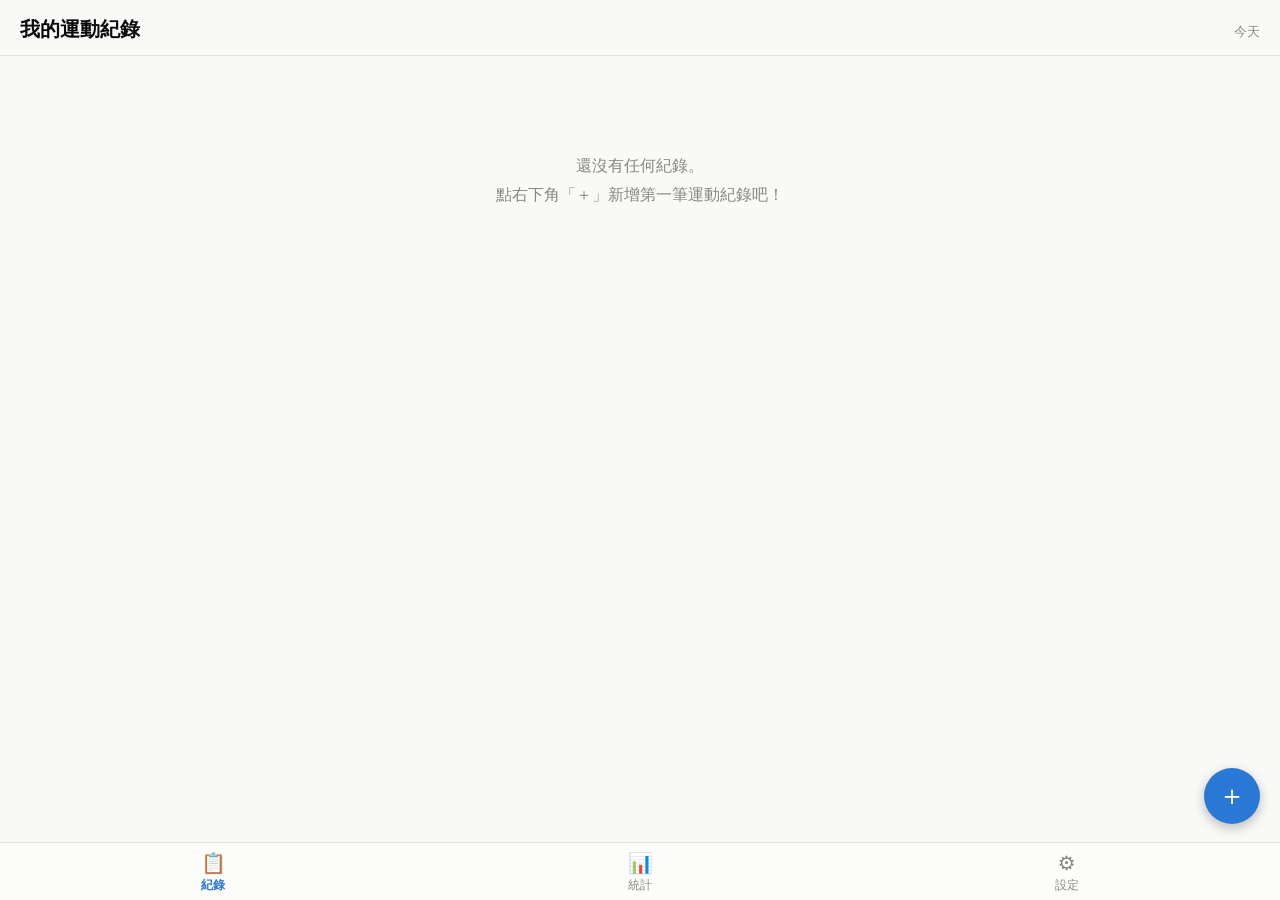
==== index.html @ 90876123 "新增個人運動紀錄 PWA 純前端運動紀錄 APP：紀錄新增/編輯/刪除、週統計與連續天數、 近 7 天與運動類型長條圖、JSON 匯出入、深色模式、離線快取。  Co-Authored-By: Cla" ====
<!DOCTYPE html>
<html lang="zh-Hant">
<head>
  <meta charset="UTF-8">
  <meta name="viewport" content="width=device-width, initial-scale=1.0, viewport-fit=cover">
  <meta name="theme-color" content="#2a78d6">
  <title>我的運動紀錄</title>
  <link rel="manifest" href="manifest.webmanifest">
  <link rel="icon" href="icon.svg" type="image/svg+xml">
  <link rel="apple-touch-icon" href="icon.svg">
  <link rel="stylesheet" href="style.css">
</head>
<body>
  <header class="app-header">
    <h1>我的運動紀錄</h1>
    <span id="today-label" class="today-label"></span>
  </header>

  <main>
    <!-- 紀錄頁 -->
    <section id="page-records" class="page active">
      <div id="record-list" class="record-list"></div>
      <p id="empty-hint" class="empty-hint hidden">
        還沒有任何紀錄。<br>點右下角「＋」新增第一筆運動紀錄吧！
      </p>
    </section>

    <!-- 統計頁 -->
    <section id="page-stats" class="page">
      <div class="stat-tiles">
        <div class="stat-tile">
          <span class="stat-label">本週次數</span>
          <span class="stat-value" id="stat-week-count">0</span>
          <span class="stat-unit">次</span>
        </div>
        <div class="stat-tile">
          <span class="stat-label">本週時間</span>
          <span class="stat-value" id="stat-week-minutes">0</span>
          <span class="stat-unit">分鐘</span>
        </div>
        <div class="stat-tile">
          <span class="stat-label">本週距離</span>
          <span class="stat-value" id="stat-week-distance">0</span>
          <span class="stat-unit">公里</span>
        </div>
        <div class="stat-tile">
          <span class="stat-label">連續天數</span>
          <span class="stat-value" id="stat-streak">0</span>
          <span class="stat-unit">天</span>
        </div>
      </div>

      <div class="chart-card viz-root">
        <h2>近 7 天運動時間<span class="chart-sub">分鐘</span></h2>
        <div id="chart-week" class="chart"></div>
      </div>

      <div class="chart-card viz-root">
        <h2>近 30 天運動類型<span class="chart-sub">分鐘</span></h2>
        <div id="chart-types" class="chart"></div>
      </div>
    </section>

    <!-- 設定頁 -->
    <section id="page-settings" class="page">
      <div class="settings-card">
        <h2>資料備份</h2>
        <p class="settings-desc">所有紀錄都只儲存在這台裝置上，建議定期匯出備份。</p>
        <div class="settings-actions">
          <button id="btn-export" class="btn btn-secondary">匯出 JSON</button>
          <button id="btn-import" class="btn btn-secondary">匯入 JSON</button>
          <input type="file" id="import-file" accept="application/json" hidden>
        </div>
      </div>
      <div class="settings-card">
        <h2>清除資料</h2>
        <p class="settings-desc">刪除所有運動紀錄，此動作無法復原。</p>
        <div class="settings-actions">
          <button id="btn-clear" class="btn btn-danger">全部清除</button>
        </div>
      </div>
      <p class="about">我的運動紀錄 · 資料儲存於本機瀏覽器 · 可離線使用</p>
    </section>
  </main>

  <!-- 新增按鈕 -->
  <button id="fab" class="fab" aria-label="新增紀錄">＋</button>

  <!-- 底部分頁列 -->
  <nav class="tab-bar">
    <button class="tab active" data-page="page-records">
      <span class="tab-icon">📋</span>紀錄
    </button>
    <button class="tab" data-page="page-stats">
      <span class="tab-icon">📊</span>統計
    </button>
    <button class="tab" data-page="page-settings">
      <span class="tab-icon">⚙️</span>設定
    </button>
  </nav>

  <!-- 新增／編輯表單 -->
  <div id="modal" class="modal hidden">
    <div class="modal-backdrop"></div>
    <form id="record-form" class="modal-sheet">
      <h2 id="form-title">新增紀錄</h2>

      <label class="field">
        <span>日期</span>
        <input type="date" name="date" required>
      </label>

      <label class="field">
        <span>運動類型</span>
        <select name="type" required></select>
      </label>

      <div class="field-row">
        <label class="field">
          <span>時間（分鐘）</span>
          <input type="number" name="minutes" min="1" max="1440" required placeholder="30">
        </label>
        <label class="field">
          <span>距離（公里）</span>
          <input type="number" name="distance" min="0" step="0.01" placeholder="選填">
        </label>
      </div>

      <div class="field-row">
        <label class="field">
          <span>卡路里（大卡）</span>
          <input type="number" name="calories" min="0" placeholder="選填">
        </label>
        <label class="field">
          <span>強度</span>
          <select name="intensity">
            <option value="輕鬆">輕鬆</option>
            <option value="適中" selected>適中</option>
            <option value="激烈">激烈</option>
          </select>
        </label>
      </div>

      <label class="field">
        <span>備註</span>
        <input type="text" name="note" maxlength="100" placeholder="今天感覺如何？（選填）">
      </label>

      <div class="modal-actions">
        <button type="button" id="btn-cancel" class="btn btn-secondary">取消</button>
        <button type="submit" class="btn btn-primary">儲存</button>
      </div>
    </form>
  </div>

  <div id="toast" class="toast hidden"></div>

  <script src="app.js"></script>
</body>
</html>
---- style.css ----
/* ===== 主題色票（淺／深色模式） ===== */
:root {
  color-scheme: light;
  --surface-1: #fcfcfb;      /* 卡片表面 */
  --page: #f9f9f7;           /* 頁面底色 */
  --text-primary: #0b0b0b;
  --text-secondary: #52514e;
  --text-muted: #898781;
  --gridline: #e1e0d9;
  --baseline: #c3c2b7;
  --border: rgba(11, 11, 11, 0.10);
  --series-1: #2a78d6;       /* 資料主色 */
  --danger: #d03b3b;
  --shadow: 0 1px 3px rgba(0, 0, 0, 0.08);
}
@media (prefers-color-scheme: dark) {
  :root {
    color-scheme: dark;
    --surface-1: #1a1a19;
    --page: #0d0d0d;
    --text-primary: #ffffff;
    --text-secondary: #c3c2b7;
    --text-muted: #898781;
    --gridline: #2c2c2a;
    --baseline: #383835;
    --border: rgba(255, 255, 255, 0.10);
    --series-1: #3987e5;
    --danger: #e66767;
    --shadow: 0 1px 3px rgba(0, 0, 0, 0.4);
  }
}

* { box-sizing: border-box; margin: 0; padding: 0; }

body {
  font-family: system-ui, -apple-system, "Segoe UI", "PingFang TC", "Microsoft JhengHei", sans-serif;
  background: var(--page);
  color: var(--text-primary);
  min-height: 100dvh;
  padding-bottom: calc(64px + env(safe-area-inset-bottom));
}

.app-header {
  position: sticky;
  top: 0;
  z-index: 10;
  display: flex;
  align-items: baseline;
  justify-content: space-between;
  padding: 16px 20px 12px;
  background: var(--page);
  border-bottom: 1px solid var(--border);
}
.app-header h1 { font-size: 20px; font-weight: 700; }
.today-label { font-size: 13px; color: var(--text-muted); }

main { padding: 16px; max-width: 640px; margin: 0 auto; }

.page { display: none; }
.page.active { display: block; }
.hidden { display: none !important; }

/* ===== 紀錄列表 ===== */
.date-group { margin-bottom: 20px; }
.date-heading {
  font-size: 13px;
  font-weight: 600;
  color: var(--text-muted);
  margin: 0 4px 8px;
}
.record-card {
  display: flex;
  align-items: center;
  gap: 12px;
  background: var(--surface-1);
  border: 1px solid var(--border);
  border-radius: 12px;
  padding: 12px 14px;
  margin-bottom: 8px;
  box-shadow: var(--shadow);
}
.record-emoji { font-size: 26px; line-height: 1; }
.record-main { flex: 1; min-width: 0; }
.record-type { font-weight: 600; font-size: 15px; }
.record-meta {
  font-size: 13px;
  color: var(--text-secondary);
  margin-top: 2px;
}
.record-note {
  font-size: 13px;
  color: var(--text-muted);
  margin-top: 2px;
  overflow: hidden;
  text-overflow: ellipsis;
  white-space: nowrap;
}
.record-actions { display: flex; gap: 4px; }
.icon-btn {
  border: none;
  background: none;
  font-size: 16px;
  padding: 8px;
  cursor: pointer;
  border-radius: 8px;
  color: var(--text-muted);
}
.icon-btn:hover { background: var(--gridline); }

.empty-hint {
  text-align: center;
  color: var(--text-muted);
  margin-top: 80px;
  line-height: 1.8;
}

/* ===== 統計 ===== */
.stat-tiles {
  display: grid;
  grid-template-columns: repeat(2, 1fr);
  gap: 10px;
  margin-bottom: 16px;
}
.stat-tile {
  background: var(--surface-1);
  border: 1px solid var(--border);
  border-radius: 12px;
  padding: 14px 16px;
  box-shadow: var(--shadow);
}
.stat-label { display: block; font-size: 13px; color: var(--text-secondary); }
.stat-value {
  font-size: 28px;
  font-weight: 700;
  margin-right: 4px;
}
.stat-unit { font-size: 13px; color: var(--text-muted); }

.chart-card {
  background: var(--surface-1);
  border: 1px solid var(--border);
  border-radius: 12px;
  padding: 16px;
  margin-bottom: 16px;
  box-shadow: var(--shadow);
}
.chart-card h2 { font-size: 15px; font-weight: 600; margin-bottom: 12px; }
.chart-sub { font-size: 12px; font-weight: 400; color: var(--text-muted); margin-left: 8px; }
.chart { position: relative; }
.chart svg { display: block; width: 100%; height: auto; }
.chart-empty {
  color: var(--text-muted);
  font-size: 13px;
  text-align: center;
  padding: 32px 0;
}

.chart-tooltip {
  position: absolute;
  pointer-events: none;
  background: var(--surface-1);
  border: 1px solid var(--border);
  border-radius: 8px;
  box-shadow: var(--shadow);
  padding: 6px 10px;
  font-size: 12px;
  color: var(--text-primary);
  white-space: nowrap;
  transform: translate(-50%, -100%);
  z-index: 5;
}
.chart-tooltip .tt-label { color: var(--text-secondary); margin-right: 6px; }

/* ===== 設定 ===== */
.settings-card {
  background: var(--surface-1);
  border: 1px solid var(--border);
  border-radius: 12px;
  padding: 16px;
  margin-bottom: 16px;
  box-shadow: var(--shadow);
}
.settings-card h2 { font-size: 15px; margin-bottom: 6px; }
.settings-desc { font-size: 13px; color: var(--text-secondary); margin-bottom: 12px; }
.settings-actions { display: flex; gap: 10px; }
.about {
  text-align: center;
  font-size: 12px;
  color: var(--text-muted);
  margin-top: 24px;
}

/* ===== 按鈕 ===== */
.btn {
  border: none;
  border-radius: 10px;
  padding: 10px 18px;
  font-size: 15px;
  font-weight: 600;
  cursor: pointer;
  font-family: inherit;
}
.btn-primary { background: var(--series-1); color: #fff; }
.btn-secondary {
  background: var(--page);
  color: var(--text-primary);
  border: 1px solid var(--border);
}
.btn-danger { background: var(--danger); color: #fff; }
.btn:active { opacity: 0.8; }

.fab {
  position: fixed;
  right: 20px;
  bottom: calc(76px + env(safe-area-inset-bottom));
  width: 56px;
  height: 56px;
  border-radius: 50%;
  border: none;
  background: var(--series-1);
  color: #fff;
  font-size: 28px;
  line-height: 1;
  cursor: pointer;
  box-shadow: 0 4px 12px rgba(0, 0, 0, 0.25);
  z-index: 20;
}

/* ===== 底部分頁列 ===== */
.tab-bar {
  position: fixed;
  bottom: 0;
  left: 0;
  right: 0;
  display: flex;
  background: var(--surface-1);
  border-top: 1px solid var(--border);
  padding-bottom: env(safe-area-inset-bottom);
  z-index: 15;
}
.tab {
  flex: 1;
  border: none;
  background: none;
  padding: 8px 0 6px;
  font-size: 12px;
  color: var(--text-muted);
  cursor: pointer;
  display: flex;
  flex-direction: column;
  align-items: center;
  gap: 2px;
  font-family: inherit;
}
.tab.active { color: var(--series-1); font-weight: 600; }
.tab-icon { font-size: 20px; }

/* ===== 表單彈窗 ===== */
.modal {
  position: fixed;
  inset: 0;
  z-index: 30;
  display: flex;
  align-items: flex-end;
  justify-content: center;
}
.modal-backdrop {
  position: absolute;
  inset: 0;
  background: rgba(0, 0, 0, 0.45);
}
.modal-sheet {
  position: relative;
  width: 100%;
  max-width: 640px;
  background: var(--page);
  border-radius: 16px 16px 0 0;
  padding: 20px 20px calc(20px + env(safe-area-inset-bottom));
  max-height: 88dvh;
  overflow-y: auto;
}
.modal-sheet h2 { font-size: 17px; margin-bottom: 16px; }

.field { display: block; margin-bottom: 14px; flex: 1; }
.field > span {
  display: block;
  font-size: 13px;
  color: var(--text-secondary);
  margin-bottom: 5px;
}
.field input,
.field select {
  width: 100%;
  padding: 10px 12px;
  font-size: 16px;
  border: 1px solid var(--border);
  border-radius: 10px;
  background: var(--surface-1);
  color: var(--text-primary);
  font-family: inherit;
}
.field input:focus,
.field select:focus {
  outline: 2px solid var(--series-1);
  outline-offset: -1px;
}
.field-row { display: flex; gap: 12px; }

.modal-actions {
  display: flex;
  gap: 10px;
  justify-content: flex-end;
  margin-top: 6px;
}

/* ===== 提示訊息 ===== */
.toast {
  position: fixed;
  left: 50%;
  bottom: calc(84px + env(safe-area-inset-bottom));
  transform: translateX(-50%);
  background: var(--text-primary);
  color: var(--page);
  padding: 10px 18px;
  border-radius: 999px;
  font-size: 14px;
  z-index: 40;
  box-shadow: var(--shadow);
}
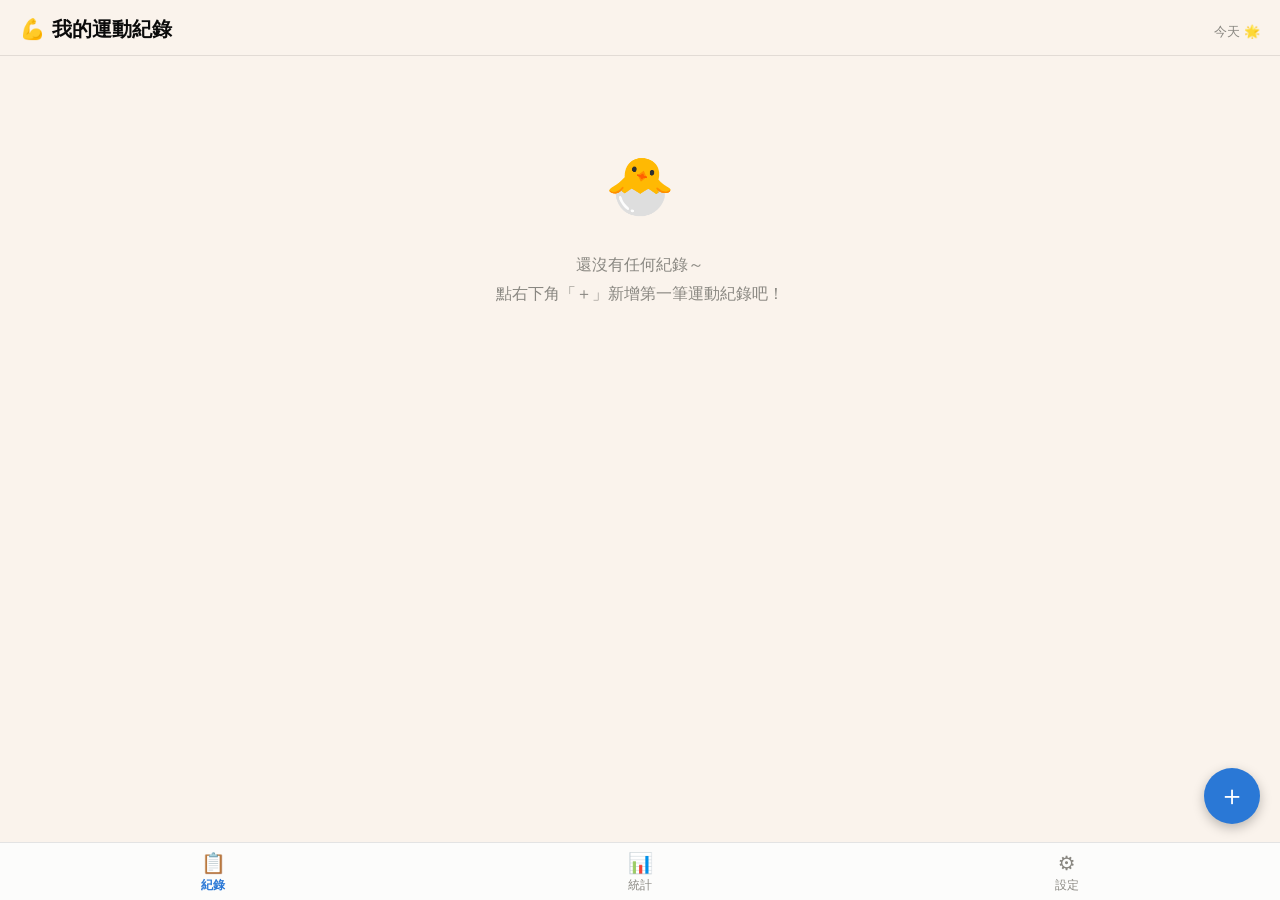
==== commit 391fb29a: "可愛化介面：加入更多 emoji 與圓潤暖色設計 標題、統計、圖表、表單、設定全面加上 emoji； 暖奶油色背景、圓形運動圖示底、藥丸按鈕、更大圓角； 新增隨機鼓勵語、強度表情、日期星星標記。  C" ====
--- a/index.html
+++ b/index.html
@@ -12,7 +12,7 @@
 </head>
 <body>
   <header class="app-header">
-    <h1>我的運動紀錄</h1>
+    <h1>💪 我的運動紀錄</h1>
     <span id="today-label" class="today-label"></span>
   </header>
 
@@ -21,7 +21,8 @@
     <section id="page-records" class="page active">
       <div id="record-list" class="record-list"></div>
       <p id="empty-hint" class="empty-hint hidden">
-        還沒有任何紀錄。<br>點右下角「＋」新增第一筆運動紀錄吧！
+        <span class="empty-emoji">🐣</span>
+        還沒有任何紀錄～<br>點右下角「＋」新增第一筆運動紀錄吧！
       </p>
     </section>
 
@@ -29,34 +30,34 @@
     <section id="page-stats" class="page">
       <div class="stat-tiles">
         <div class="stat-tile">
-          <span class="stat-label">本週次數</span>
+          <span class="stat-label">🏅 本週次數</span>
           <span class="stat-value" id="stat-week-count">0</span>
           <span class="stat-unit">次</span>
         </div>
         <div class="stat-tile">
-          <span class="stat-label">本週時間</span>
+          <span class="stat-label">⏱️ 本週時間</span>
           <span class="stat-value" id="stat-week-minutes">0</span>
           <span class="stat-unit">分鐘</span>
         </div>
         <div class="stat-tile">
-          <span class="stat-label">本週距離</span>
+          <span class="stat-label">🗺️ 本週距離</span>
           <span class="stat-value" id="stat-week-distance">0</span>
           <span class="stat-unit">公里</span>
         </div>
         <div class="stat-tile">
-          <span class="stat-label">連續天數</span>
+          <span class="stat-label">🔥 連續天數</span>
           <span class="stat-value" id="stat-streak">0</span>
           <span class="stat-unit">天</span>
         </div>
       </div>
 
       <div class="chart-card viz-root">
-        <h2>近 7 天運動時間<span class="chart-sub">分鐘</span></h2>
+        <h2>📈 近 7 天運動時間<span class="chart-sub">分鐘</span></h2>
         <div id="chart-week" class="chart"></div>
       </div>
 
       <div class="chart-card viz-root">
-        <h2>近 30 天運動類型<span class="chart-sub">分鐘</span></h2>
+        <h2>🏆 近 30 天運動類型<span class="chart-sub">分鐘</span></h2>
         <div id="chart-types" class="chart"></div>
       </div>
     </section>
@@ -64,22 +65,22 @@
     <!-- 設定頁 -->
     <section id="page-settings" class="page">
       <div class="settings-card">
-        <h2>資料備份</h2>
+        <h2>💾 資料備份</h2>
         <p class="settings-desc">所有紀錄都只儲存在這台裝置上，建議定期匯出備份。</p>
         <div class="settings-actions">
-          <button id="btn-export" class="btn btn-secondary">匯出 JSON</button>
-          <button id="btn-import" class="btn btn-secondary">匯入 JSON</button>
+          <button id="btn-export" class="btn btn-secondary">📤 匯出 JSON</button>
+          <button id="btn-import" class="btn btn-secondary">📥 匯入 JSON</button>
           <input type="file" id="import-file" accept="application/json" hidden>
         </div>
       </div>
       <div class="settings-card">
-        <h2>清除資料</h2>
+        <h2>🧹 清除資料</h2>
         <p class="settings-desc">刪除所有運動紀錄，此動作無法復原。</p>
         <div class="settings-actions">
-          <button id="btn-clear" class="btn btn-danger">全部清除</button>
+          <button id="btn-clear" class="btn btn-danger">🗑️ 全部清除</button>
         </div>
       </div>
-      <p class="about">我的運動紀錄 · 資料儲存於本機瀏覽器 · 可離線使用</p>
+      <p class="about">💪 我的運動紀錄 · 資料儲存於本機瀏覽器 · 可離線使用 ✨</p>
     </section>
   </main>
 
@@ -106,43 +107,43 @@
       <h2 id="form-title">新增紀錄</h2>
 
       <label class="field">
-        <span>日期</span>
+        <span>📅 日期</span>
         <input type="date" name="date" required>
       </label>
 
       <label class="field">
-        <span>運動類型</span>
+        <span>🏃 運動類型</span>
         <select name="type" required></select>
       </label>
 
       <div class="field-row">
         <label class="field">
-          <span>時間（分鐘）</span>
+          <span>⏱️ 時間（分鐘）</span>
           <input type="number" name="minutes" min="1" max="1440" required placeholder="30">
         </label>
         <label class="field">
-          <span>距離（公里）</span>
+          <span>🗺️ 距離（公里）</span>
           <input type="number" name="distance" min="0" step="0.01" placeholder="選填">
         </label>
       </div>
 
       <div class="field-row">
         <label class="field">
-          <span>卡路里（大卡）</span>
+          <span>🔥 卡路里（大卡）</span>
           <input type="number" name="calories" min="0" placeholder="選填">
         </label>
         <label class="field">
-          <span>強度</span>
+          <span>⚡ 強度</span>
           <select name="intensity">
-            <option value="輕鬆">輕鬆</option>
-            <option value="適中" selected>適中</option>
-            <option value="激烈">激烈</option>
+            <option value="輕鬆">😌 輕鬆</option>
+            <option value="適中" selected>🙂 適中</option>
+            <option value="激烈">🥵 激烈</option>
           </select>
         </label>
       </div>
 
       <label class="field">
-        <span>備註</span>
+        <span>📝 備註</span>
         <input type="text" name="note" maxlength="100" placeholder="今天感覺如何？（選填）">
       </label>
 
--- a/style.css
+++ b/style.css
@@ -2,7 +2,8 @@
 :root {
   color-scheme: light;
   --surface-1: #fcfcfb;      /* 卡片表面 */
-  --page: #f9f9f7;           /* 頁面底色 */
+  --page: #faf3ec;           /* 頁面底色（暖奶油色） */
+  --emoji-bg: #fdeede;       /* 運動 emoji 的圓形底色 */
   --text-primary: #0b0b0b;
   --text-secondary: #52514e;
   --text-muted: #898781;
@@ -17,7 +18,8 @@
   :root {
     color-scheme: dark;
     --surface-1: #1a1a19;
-    --page: #0d0d0d;
+    --page: #121010;
+    --emoji-bg: #2a2420;
     --text-primary: #ffffff;
     --text-secondary: #c3c2b7;
     --text-muted: #898781;
@@ -33,7 +35,7 @@
 * { box-sizing: border-box; margin: 0; padding: 0; }
 
 body {
-  font-family: system-ui, -apple-system, "Segoe UI", "PingFang TC", "Microsoft JhengHei", sans-serif;
+  font-family: ui-rounded, system-ui, -apple-system, "Segoe UI", "PingFang TC", "Microsoft JhengHei", sans-serif;
   background: var(--page);
   color: var(--text-primary);
   min-height: 100dvh;
@@ -51,7 +53,7 @@
   background: var(--page);
   border-bottom: 1px solid var(--border);
 }
-.app-header h1 { font-size: 20px; font-weight: 700; }
+.app-header h1 { font-size: 20px; font-weight: 800; }
 .today-label { font-size: 13px; color: var(--text-muted); }
 
 main { padding: 16px; max-width: 640px; margin: 0 auto; }
@@ -74,12 +76,23 @@
   gap: 12px;
   background: var(--surface-1);
   border: 1px solid var(--border);
-  border-radius: 12px;
+  border-radius: 18px;
   padding: 12px 14px;
-  margin-bottom: 8px;
-  box-shadow: var(--shadow);
-}
-.record-emoji { font-size: 26px; line-height: 1; }
+  margin-bottom: 10px;
+  box-shadow: var(--shadow);
+}
+.record-emoji {
+  font-size: 24px;
+  line-height: 1;
+  width: 46px;
+  height: 46px;
+  flex-shrink: 0;
+  display: flex;
+  align-items: center;
+  justify-content: center;
+  background: var(--emoji-bg);
+  border-radius: 50%;
+}
 .record-main { flex: 1; min-width: 0; }
 .record-type { font-weight: 600; font-size: 15px; }
 .record-meta {
@@ -110,8 +123,13 @@
 .empty-hint {
   text-align: center;
   color: var(--text-muted);
-  margin-top: 80px;
+  margin-top: 64px;
   line-height: 1.8;
+}
+.empty-emoji {
+  display: block;
+  font-size: 56px;
+  margin-bottom: 14px;
 }
 
 /* ===== 統計 ===== */
@@ -124,7 +142,7 @@
 .stat-tile {
   background: var(--surface-1);
   border: 1px solid var(--border);
-  border-radius: 12px;
+  border-radius: 18px;
   padding: 14px 16px;
   box-shadow: var(--shadow);
 }
@@ -139,7 +157,7 @@
 .chart-card {
   background: var(--surface-1);
   border: 1px solid var(--border);
-  border-radius: 12px;
+  border-radius: 18px;
   padding: 16px;
   margin-bottom: 16px;
   box-shadow: var(--shadow);
@@ -175,7 +193,7 @@
 .settings-card {
   background: var(--surface-1);
   border: 1px solid var(--border);
-  border-radius: 12px;
+  border-radius: 18px;
   padding: 16px;
   margin-bottom: 16px;
   box-shadow: var(--shadow);
@@ -193,8 +211,8 @@
 /* ===== 按鈕 ===== */
 .btn {
   border: none;
-  border-radius: 10px;
-  padding: 10px 18px;
+  border-radius: 999px;
+  padding: 10px 20px;
   font-size: 15px;
   font-weight: 600;
   cursor: pointer;
@@ -274,7 +292,7 @@
   width: 100%;
   max-width: 640px;
   background: var(--page);
-  border-radius: 16px 16px 0 0;
+  border-radius: 24px 24px 0 0;
   padding: 20px 20px calc(20px + env(safe-area-inset-bottom));
   max-height: 88dvh;
   overflow-y: auto;
@@ -291,10 +309,10 @@
 .field input,
 .field select {
   width: 100%;
-  padding: 10px 12px;
+  padding: 10px 14px;
   font-size: 16px;
   border: 1px solid var(--border);
-  border-radius: 10px;
+  border-radius: 14px;
   background: var(--surface-1);
   color: var(--text-primary);
   font-family: inherit;
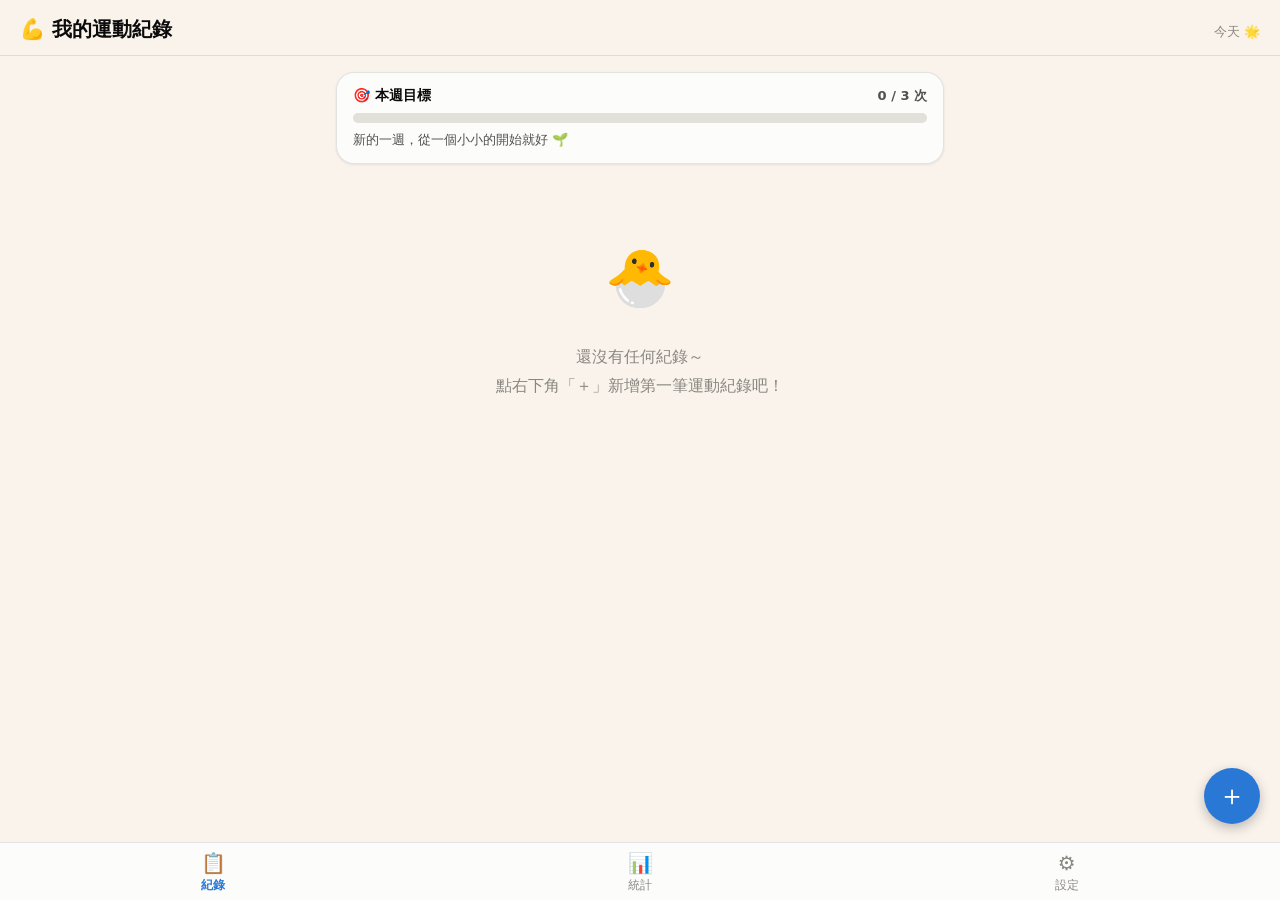
==== commit 01108499: "新增習慣養成功能：每週目標、打卡月曆、成就徽章、打氣語 紀錄頁頂部新增每週目標進度條（可於設定頁調整目標次數）， 達標時進度條轉綠並顯示慶祝訊息；統計頁新增可翻頁的打卡 月曆與八款成就徽章（連續天數／" ====
--- a/index.html
+++ b/index.html
@@ -19,6 +19,14 @@
   <main>
     <!-- 紀錄頁 -->
     <section id="page-records" class="page active">
+      <div class="goal-card">
+        <div class="goal-info">
+          <span class="goal-title">🎯 本週目標</span>
+          <span id="goal-progress-text" class="goal-progress-text">0 / 3 次</span>
+        </div>
+        <div class="goal-bar"><div id="goal-bar-fill" class="goal-bar-fill"></div></div>
+        <p id="cheer-line" class="cheer-line"></p>
+      </div>
       <div id="record-list" class="record-list"></div>
       <p id="empty-hint" class="empty-hint hidden">
         <span class="empty-emoji">🐣</span>
@@ -51,6 +59,22 @@
         </div>
       </div>
 
+      <div class="chart-card">
+        <div class="cal-head">
+          <h2 id="cal-title">📅 打卡月曆</h2>
+          <div class="cal-nav">
+            <button id="cal-prev" class="cal-btn" aria-label="上個月">‹</button>
+            <button id="cal-next" class="cal-btn" aria-label="下個月">›</button>
+          </div>
+        </div>
+        <div id="calendar" class="calendar"></div>
+      </div>
+
+      <div class="chart-card">
+        <h2>🎖️ 成就徽章</h2>
+        <div id="badges" class="badges"></div>
+      </div>
+
       <div class="chart-card viz-root">
         <h2>📈 近 7 天運動時間<span class="chart-sub">分鐘</span></h2>
         <div id="chart-week" class="chart"></div>
@@ -64,6 +88,14 @@
 
     <!-- 設定頁 -->
     <section id="page-settings" class="page">
+      <div class="settings-card">
+        <h2>🎯 每週目標</h2>
+        <p class="settings-desc">每週想運動幾次？設一個做得到的小目標，慢慢養成習慣。</p>
+        <div class="settings-actions">
+          <input id="goal-input" class="goal-input" type="number" min="1" max="14" value="3">
+          <button id="btn-save-goal" class="btn btn-primary">儲存目標</button>
+        </div>
+      </div>
       <div class="settings-card">
         <h2>💾 資料備份</h2>
         <p class="settings-desc">所有紀錄都只儲存在這台裝置上，建議定期匯出備份。</p>
@@ -111,10 +143,10 @@
         <input type="date" name="date" required>
       </label>
 
-      <label class="field">
-        <span>🏃 運動類型</span>
-        <select name="type" required></select>
-      </label>
+      <div class="field">
+        <span>🏃 運動類型（可複選）</span>
+        <div id="type-picker" class="type-picker"></div>
+      </div>
 
       <div class="field-row">
         <label class="field">
--- a/style.css
+++ b/style.css
@@ -62,6 +62,127 @@
 .page.active { display: block; }
 .hidden { display: none !important; }
 
+/* ===== 每週目標卡 ===== */
+.goal-card {
+  background: var(--surface-1);
+  border: 1px solid var(--border);
+  border-radius: 18px;
+  padding: 14px 16px;
+  margin-bottom: 18px;
+  box-shadow: var(--shadow);
+}
+.goal-info {
+  display: flex;
+  justify-content: space-between;
+  align-items: baseline;
+  margin-bottom: 8px;
+}
+.goal-title { font-size: 14px; font-weight: 700; }
+.goal-progress-text { font-size: 13px; color: var(--text-secondary); font-weight: 600; }
+.goal-bar {
+  height: 10px;
+  border-radius: 999px;
+  background: var(--gridline);
+  overflow: hidden;
+}
+.goal-bar-fill {
+  height: 100%;
+  width: 0;
+  border-radius: 999px;
+  background: var(--series-1);
+  transition: width 0.4s ease;
+}
+.goal-bar-fill.done { background: #0ca30c; }
+.cheer-line {
+  margin-top: 8px;
+  font-size: 13px;
+  color: var(--text-secondary);
+}
+
+/* ===== 打卡月曆 ===== */
+.cal-head {
+  display: flex;
+  justify-content: space-between;
+  align-items: center;
+  margin-bottom: 10px;
+}
+.cal-head h2 { margin-bottom: 0; }
+.cal-nav { display: flex; gap: 6px; }
+.cal-btn {
+  width: 30px;
+  height: 30px;
+  border-radius: 50%;
+  border: 1px solid var(--border);
+  background: var(--page);
+  color: var(--text-primary);
+  font-size: 16px;
+  line-height: 1;
+  cursor: pointer;
+}
+.calendar {
+  display: grid;
+  grid-template-columns: repeat(7, 1fr);
+  gap: 4px;
+}
+.cal-weekday {
+  text-align: center;
+  font-size: 11px;
+  color: var(--text-muted);
+  padding: 2px 0;
+}
+.cal-day {
+  aspect-ratio: 1;
+  display: flex;
+  align-items: center;
+  justify-content: center;
+  font-size: 13px;
+  border-radius: 50%;
+  color: var(--text-secondary);
+}
+.cal-day.workout {
+  background: var(--series-1);
+  color: #fff;
+  font-weight: 700;
+}
+.cal-day.today {
+  outline: 2px solid var(--series-1);
+  outline-offset: 1px;
+  font-weight: 700;
+}
+.cal-day.future { opacity: 0.35; }
+
+/* ===== 成就徽章 ===== */
+.badges {
+  display: grid;
+  grid-template-columns: repeat(4, 1fr);
+  gap: 10px;
+}
+.badge {
+  display: flex;
+  flex-direction: column;
+  align-items: center;
+  gap: 4px;
+  padding: 10px 4px;
+  border: 1px solid var(--border);
+  border-radius: 14px;
+  background: var(--page);
+}
+.badge-emoji { font-size: 26px; }
+.badge-name { font-size: 11px; color: var(--text-secondary); text-align: center; }
+.badge.locked { opacity: 0.45; }
+
+.goal-input {
+  width: 90px;
+  padding: 10px 12px;
+  font-size: 16px;
+  border: 1px solid var(--border);
+  border-radius: 14px;
+  background: var(--surface-1);
+  color: var(--text-primary);
+  font-family: inherit;
+  text-align: center;
+}
+
 /* ===== 紀錄列表 ===== */
 .date-group { margin-bottom: 20px; }
 .date-heading {
@@ -324,6 +445,37 @@
 }
 .field-row { display: flex; gap: 12px; }
 
+/* 運動類型複選 chips */
+.type-picker {
+  display: flex;
+  flex-wrap: wrap;
+  gap: 8px;
+}
+.type-chip {
+  display: inline-flex;
+  align-items: center;
+  gap: 6px;
+  padding: 7px 12px;
+  border: 1px solid var(--border);
+  border-radius: 999px;
+  background: var(--surface-1);
+  font-size: 14px;
+  cursor: pointer;
+  user-select: none;
+}
+.type-chip input {
+  width: 16px;
+  height: 16px;
+  margin: 0;
+  accent-color: var(--series-1);
+  cursor: pointer;
+}
+.type-chip:has(input:checked) {
+  border-color: var(--series-1);
+  background: color-mix(in srgb, var(--series-1) 12%, var(--surface-1));
+  font-weight: 600;
+}
+
 .modal-actions {
   display: flex;
   gap: 10px;
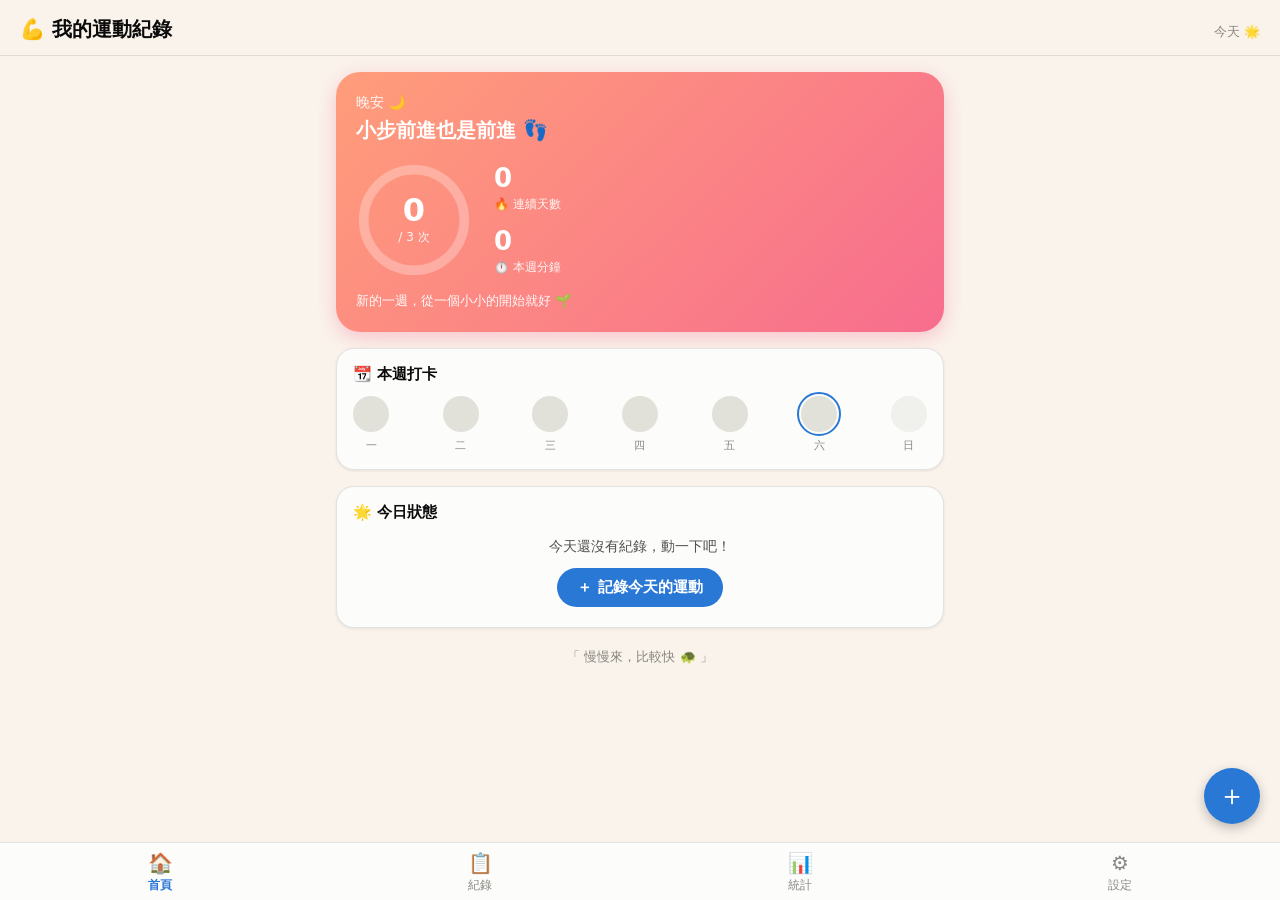
==== commit a4e961ee: "全新首頁儀表板與視覺升級 新增首頁分頁：漸層主視覺卡（時段問候、每日金句、圓形目標 進度環、連續天數與本週分鐘）、本週打卡點點、今日狀態卡與 每日語錄；紀錄改為獨立分頁；達標時進度環轉金色。  Co-" ====
--- a/index.html
+++ b/index.html
@@ -17,16 +17,51 @@
   </header>
 
   <main>
+    <!-- 首頁 -->
+    <section id="page-home" class="page active">
+      <div class="hero">
+        <p id="hero-greet" class="hero-greet">早安 ☀️</p>
+        <h2 id="hero-slogan" class="hero-slogan">今天也為自己動起來</h2>
+        <div class="hero-main">
+          <div class="ring-wrap">
+            <svg viewBox="0 0 120 120" class="ring">
+              <circle class="ring-track" cx="60" cy="60" r="52"></circle>
+              <circle id="ring-fill" class="ring-fill" cx="60" cy="60" r="52"></circle>
+            </svg>
+            <div class="ring-center">
+              <span id="ring-count" class="ring-count">0</span>
+              <span id="ring-goal" class="ring-goal">/ 3 次</span>
+            </div>
+          </div>
+          <div class="hero-stats">
+            <div class="hero-stat">
+              <b id="home-streak">0</b>
+              <span>🔥 連續天數</span>
+            </div>
+            <div class="hero-stat">
+              <b id="home-week-min">0</b>
+              <span>⏱️ 本週分鐘</span>
+            </div>
+          </div>
+        </div>
+        <p id="cheer-line" class="cheer-line"></p>
+      </div>
+
+      <div class="home-card">
+        <h3 class="home-card-title">📆 本週打卡</h3>
+        <div id="week-strip" class="week-strip"></div>
+      </div>
+
+      <div class="home-card">
+        <h3 class="home-card-title">🌟 今日狀態</h3>
+        <div id="today-summary" class="today-summary"></div>
+      </div>
+
+      <p class="quote-card"><span id="daily-quote"></span></p>
+    </section>
+
     <!-- 紀錄頁 -->
-    <section id="page-records" class="page active">
-      <div class="goal-card">
-        <div class="goal-info">
-          <span class="goal-title">🎯 本週目標</span>
-          <span id="goal-progress-text" class="goal-progress-text">0 / 3 次</span>
-        </div>
-        <div class="goal-bar"><div id="goal-bar-fill" class="goal-bar-fill"></div></div>
-        <p id="cheer-line" class="cheer-line"></p>
-      </div>
+    <section id="page-records" class="page">
       <div id="record-list" class="record-list"></div>
       <p id="empty-hint" class="empty-hint hidden">
         <span class="empty-emoji">🐣</span>
@@ -121,7 +156,10 @@
 
   <!-- 底部分頁列 -->
   <nav class="tab-bar">
-    <button class="tab active" data-page="page-records">
+    <button class="tab active" data-page="page-home">
+      <span class="tab-icon">🏠</span>首頁
+    </button>
+    <button class="tab" data-page="page-records">
       <span class="tab-icon">📋</span>紀錄
     </button>
     <button class="tab" data-page="page-stats">
--- a/style.css
+++ b/style.css
@@ -62,42 +62,142 @@
 .page.active { display: block; }
 .hidden { display: none !important; }
 
-/* ===== 每週目標卡 ===== */
-.goal-card {
+/* ===== 首頁主視覺 ===== */
+.hero {
+  background: linear-gradient(135deg, #ff9d7a 0%, #f76d8e 100%);
+  color: #fff;
+  border-radius: 24px;
+  padding: 22px 20px;
+  margin-bottom: 16px;
+  box-shadow: 0 6px 20px rgba(247, 109, 142, 0.35);
+}
+@media (prefers-color-scheme: dark) {
+  .hero {
+    background: linear-gradient(135deg, #c05a3c 0%, #a03a5c 100%);
+    box-shadow: 0 6px 20px rgba(0, 0, 0, 0.45);
+  }
+}
+.hero-greet { font-size: 14px; opacity: 0.92; }
+.hero-slogan {
+  font-size: 20px;
+  font-weight: 800;
+  margin: 4px 0 18px;
+  line-height: 1.4;
+}
+.hero-main {
+  display: flex;
+  align-items: center;
+  gap: 22px;
+}
+.ring-wrap {
+  position: relative;
+  width: 116px;
+  height: 116px;
+  flex-shrink: 0;
+}
+.ring { width: 116px; height: 116px; }
+.ring circle {
+  fill: none;
+  stroke-width: 10;
+}
+.ring-track { stroke: rgba(255, 255, 255, 0.28); }
+.ring-fill {
+  stroke: #fff;
+  stroke-linecap: round;
+  transform: rotate(-90deg);
+  transform-origin: center;
+  transition: stroke-dashoffset 0.6s ease;
+}
+.ring-fill.done { stroke: #ffe98a; }
+.ring-center {
+  position: absolute;
+  inset: 0;
+  display: flex;
+  flex-direction: column;
+  align-items: center;
+  justify-content: center;
+}
+.ring-count { font-size: 32px; font-weight: 800; line-height: 1; }
+.ring-goal { font-size: 12px; opacity: 0.9; margin-top: 3px; }
+.hero-stats {
+  display: flex;
+  flex-direction: column;
+  gap: 14px;
+}
+.hero-stat b {
+  display: block;
+  font-size: 26px;
+  font-weight: 800;
+  line-height: 1.1;
+}
+.hero-stat span { font-size: 12px; opacity: 0.92; }
+.cheer-line {
+  margin-top: 14px;
+  font-size: 13px;
+}
+.hero .cheer-line { color: rgba(255, 255, 255, 0.95); }
+
+/* ===== 首頁卡片 ===== */
+.home-card {
   background: var(--surface-1);
   border: 1px solid var(--border);
   border-radius: 18px;
-  padding: 14px 16px;
-  margin-bottom: 18px;
-  box-shadow: var(--shadow);
-}
-.goal-info {
+  padding: 16px;
+  margin-bottom: 16px;
+  box-shadow: var(--shadow);
+}
+.home-card-title { font-size: 15px; font-weight: 600; margin-bottom: 12px; }
+
+.week-strip {
   display: flex;
   justify-content: space-between;
-  align-items: baseline;
-  margin-bottom: 8px;
-}
-.goal-title { font-size: 14px; font-weight: 700; }
-.goal-progress-text { font-size: 13px; color: var(--text-secondary); font-weight: 600; }
-.goal-bar {
-  height: 10px;
-  border-radius: 999px;
+}
+.strip-day {
+  display: flex;
+  flex-direction: column;
+  align-items: center;
+  gap: 6px;
+}
+.strip-day > span { font-size: 11px; color: var(--text-muted); }
+.strip-dot {
+  width: 36px;
+  height: 36px;
+  border-radius: 50%;
   background: var(--gridline);
-  overflow: hidden;
-}
-.goal-bar-fill {
-  height: 100%;
-  width: 0;
-  border-radius: 999px;
+  display: flex;
+  align-items: center;
+  justify-content: center;
+  font-size: 15px;
+  font-weight: 700;
+  color: transparent;
+}
+.strip-dot.done {
   background: var(--series-1);
-  transition: width 0.4s ease;
-}
-.goal-bar-fill.done { background: #0ca30c; }
-.cheer-line {
-  margin-top: 8px;
-  font-size: 13px;
+  color: #fff;
+}
+.strip-dot.today {
+  outline: 2px solid var(--series-1);
+  outline-offset: 2px;
+}
+.strip-dot.future { opacity: 0.45; }
+
+.today-summary { text-align: center; padding: 4px 0; }
+.today-empty {
+  font-size: 14px;
   color: var(--text-secondary);
-}
+  margin-bottom: 12px;
+}
+.today-emojis { font-size: 28px; margin-bottom: 6px; }
+.today-done { font-size: 14px; color: var(--text-secondary); }
+
+.quote-card {
+  text-align: center;
+  font-size: 13px;
+  color: var(--text-muted);
+  padding: 4px 0 12px;
+}
+.quote-card::before { content: '「 '; }
+.quote-card::after { content: ' 」'; }
 
 /* ===== 打卡月曆 ===== */
 .cal-head {
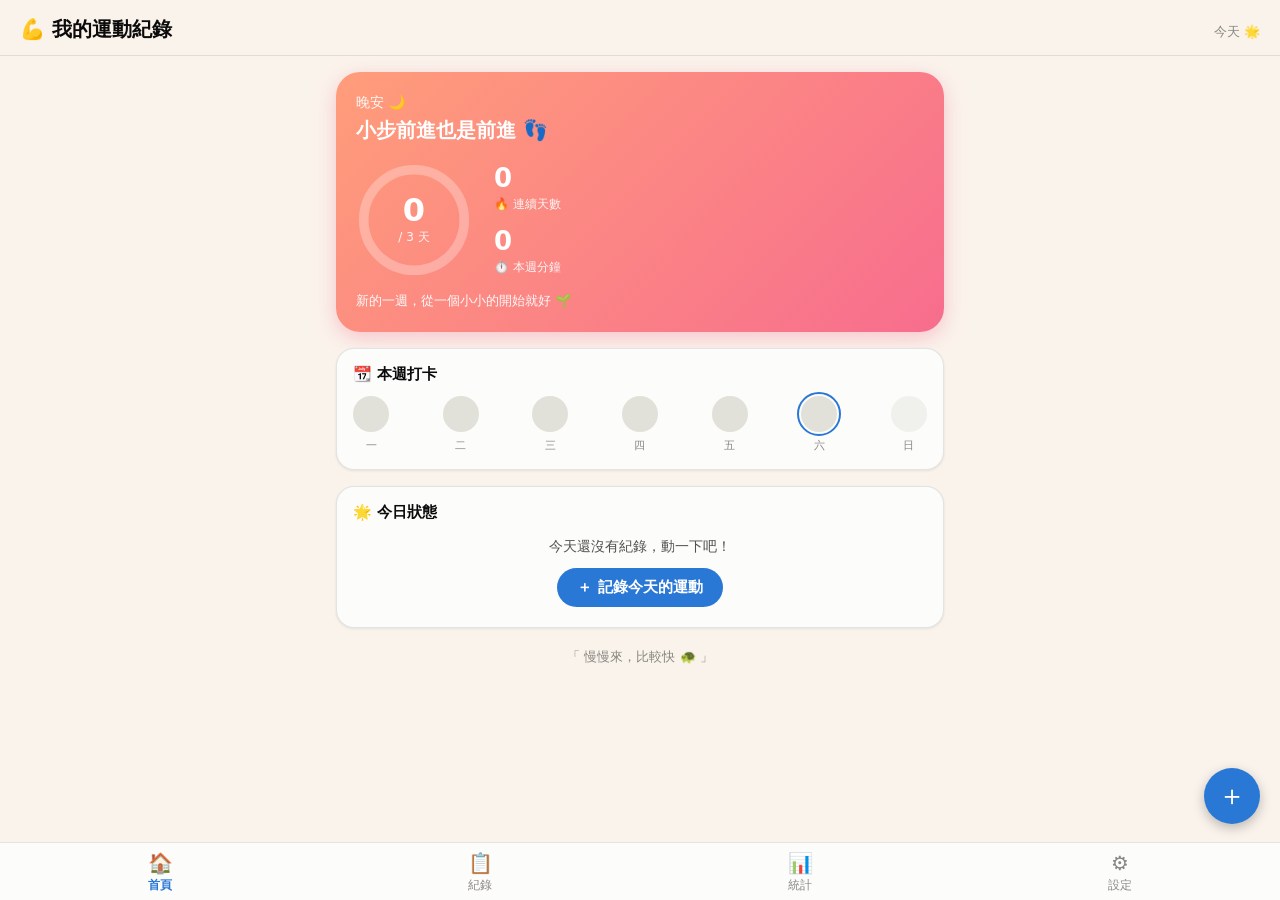
==== commit cb6f4a06: "次數改以天計算：同一天多筆紀錄只算一次 每週目標、本週統計與累積徽章改為計算「運動天數」， 同一天記錄多筆運動不再重複累計；目標範圍調整為 1～7 天， 相關文案由「次」改為「天」。  Co-Auth" ====
--- a/index.html
+++ b/index.html
@@ -30,7 +30,7 @@
             </svg>
             <div class="ring-center">
               <span id="ring-count" class="ring-count">0</span>
-              <span id="ring-goal" class="ring-goal">/ 3 次</span>
+              <span id="ring-goal" class="ring-goal">/ 3 天</span>
             </div>
           </div>
           <div class="hero-stats">
@@ -73,9 +73,9 @@
     <section id="page-stats" class="page">
       <div class="stat-tiles">
         <div class="stat-tile">
-          <span class="stat-label">🏅 本週次數</span>
+          <span class="stat-label">🏅 本週運動</span>
           <span class="stat-value" id="stat-week-count">0</span>
-          <span class="stat-unit">次</span>
+          <span class="stat-unit">天</span>
         </div>
         <div class="stat-tile">
           <span class="stat-label">⏱️ 本週時間</span>
@@ -125,9 +125,9 @@
     <section id="page-settings" class="page">
       <div class="settings-card">
         <h2>🎯 每週目標</h2>
-        <p class="settings-desc">每週想運動幾次？設一個做得到的小目標，慢慢養成習慣。</p>
+        <p class="settings-desc">每週想運動幾天？同一天記錄多筆也只算 1 天。設一個做得到的小目標，慢慢養成習慣。</p>
         <div class="settings-actions">
-          <input id="goal-input" class="goal-input" type="number" min="1" max="14" value="3">
+          <input id="goal-input" class="goal-input" type="number" min="1" max="7" value="3">
           <button id="btn-save-goal" class="btn btn-primary">儲存目標</button>
         </div>
       </div>
--- a/style.css
+++ b/style.css
@@ -175,6 +175,11 @@
   background: var(--series-1);
   color: #fff;
 }
+.strip-dot.recover {
+  color: inherit;
+  font-size: 17px;
+  background: color-mix(in srgb, #9085e9 18%, var(--surface-1));
+}
 .strip-dot.today {
   outline: 2px solid var(--series-1);
   outline-offset: 2px;
@@ -189,6 +194,7 @@
 }
 .today-emojis { font-size: 28px; margin-bottom: 6px; }
 .today-done { font-size: 14px; color: var(--text-secondary); }
+.today-recover { margin-top: 4px; font-size: 13px; color: var(--text-muted); }
 
 .quote-card {
   text-align: center;
@@ -244,6 +250,11 @@
   color: #fff;
   font-weight: 700;
 }
+.cal-day.recover {
+  background: color-mix(in srgb, #9085e9 22%, var(--surface-1));
+  color: var(--text-secondary);
+  font-weight: 600;
+}
 .cal-day.today {
   outline: 2px solid var(--series-1);
   outline-offset: 1px;
@@ -286,11 +297,17 @@
 /* ===== 紀錄列表 ===== */
 .date-group { margin-bottom: 20px; }
 .date-heading {
+  display: flex;
+  justify-content: space-between;
+  align-items: baseline;
+  margin: 0 4px 8px;
+}
+.date-heading h3 {
   font-size: 13px;
   font-weight: 600;
   color: var(--text-muted);
-  margin: 0 4px 8px;
-}
+}
+.date-heading span { font-size: 12px; color: var(--text-muted); }
 .record-card {
   display: flex;
   align-items: center;
@@ -317,9 +334,36 @@
 .record-main { flex: 1; min-width: 0; }
 .record-type { font-weight: 600; font-size: 15px; }
 .record-meta {
-  font-size: 13px;
+  display: flex;
+  flex-wrap: wrap;
+  gap: 5px;
+  margin-top: 6px;
+}
+.meta-pill {
+  font-size: 12px;
   color: var(--text-secondary);
-  margin-top: 2px;
+  background: var(--page);
+  border: 1px solid var(--border);
+  border-radius: 999px;
+  padding: 2px 9px;
+  white-space: nowrap;
+}
+.tag-recover {
+  display: inline-block;
+  margin-left: 8px;
+  font-size: 11px;
+  font-weight: 600;
+  color: #6a5acd;
+  background: color-mix(in srgb, #9085e9 18%, var(--surface-1));
+  border-radius: 999px;
+  padding: 2px 8px;
+  vertical-align: 1px;
+}
+@media (prefers-color-scheme: dark) {
+  .tag-recover { color: #b3aaf5; }
+}
+.record-card.recover .record-emoji {
+  background: color-mix(in srgb, #9085e9 16%, var(--surface-1));
 }
 .record-note {
   font-size: 13px;
@@ -546,7 +590,13 @@
 .field-row { display: flex; gap: 12px; }
 
 /* 運動類型複選 chips */
-.type-picker {
+.type-group-label {
+  font-size: 12px;
+  color: var(--text-muted);
+  margin: 8px 2px 6px;
+}
+.type-group-label:first-child { margin-top: 0; }
+.type-group {
   display: flex;
   flex-wrap: wrap;
   gap: 8px;
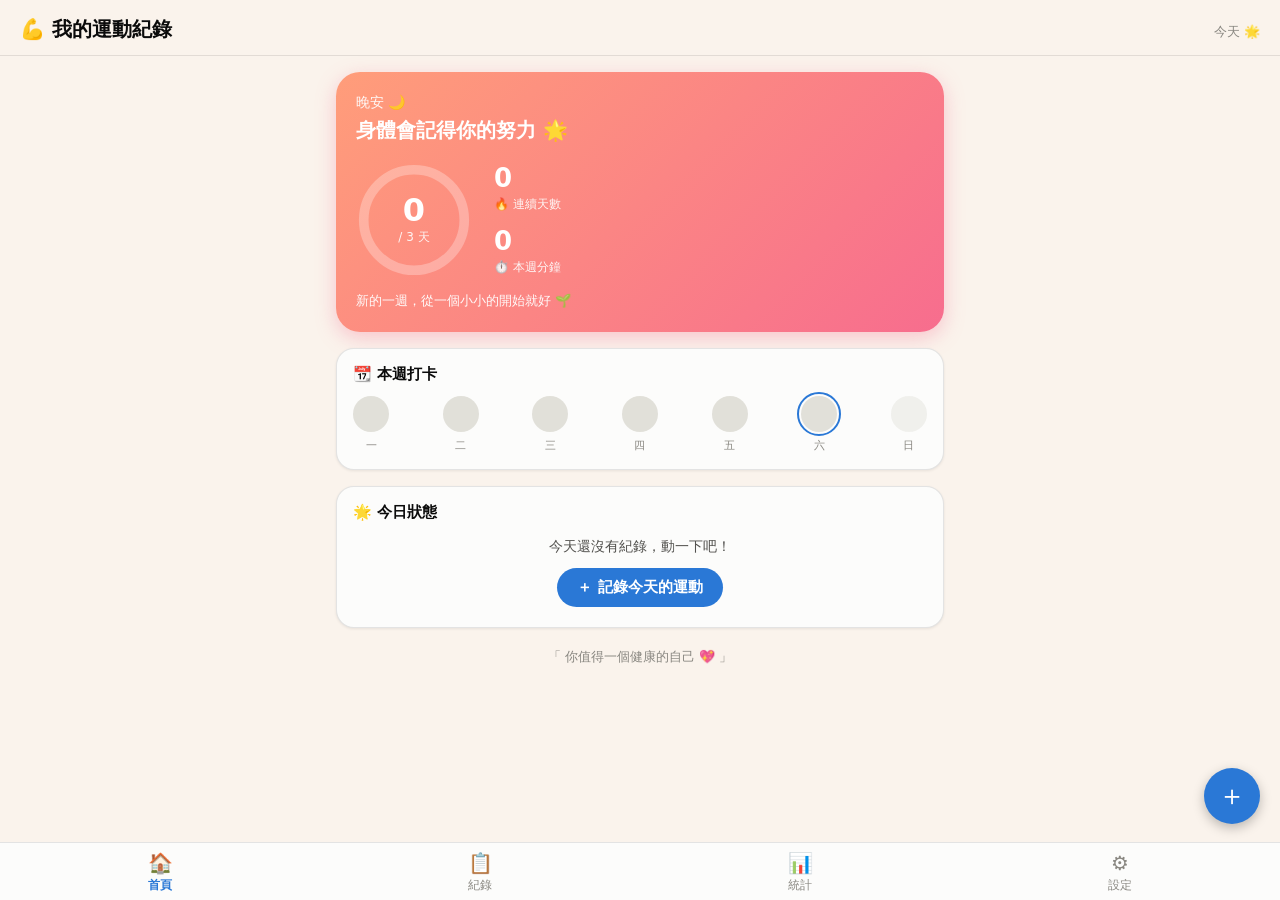
==== commit 1d6efe05: "純拉伸紀錄的時間改為選填 只勾選伸展恢復類時，時間欄位自動變為選填（標籤與提示同步 更新）；未填時間的伸展紀錄在列表、日期小計、當天明細與今日 狀態中不顯示 0 分鐘；匯入驗證同步放寬。  Co-Au" ====
--- a/index.html
+++ b/index.html
@@ -103,6 +103,7 @@
           </div>
         </div>
         <div id="calendar" class="calendar"></div>
+        <div id="cal-detail" class="cal-detail"></div>
       </div>
 
       <div class="chart-card">
@@ -188,7 +189,7 @@
 
       <div class="field-row">
         <label class="field">
-          <span>⏱️ 時間（分鐘）</span>
+          <span id="minutes-label">⏱️ 時間（分鐘）</span>
           <input type="number" name="minutes" min="1" max="1440" required placeholder="30">
         </label>
         <label class="field">
--- a/style.css
+++ b/style.css
@@ -261,6 +261,53 @@
   font-weight: 700;
 }
 .cal-day.future { opacity: 0.35; }
+.cal-day { cursor: pointer; }
+.cal-day.selected {
+  outline: 2px solid #f76d8e;
+  outline-offset: 1px;
+  font-weight: 700;
+}
+
+/* 點日期展開的當天紀錄 */
+.cal-detail {
+  margin-top: 14px;
+  border-top: 1px dashed var(--gridline);
+  padding-top: 12px;
+}
+.cal-detail h3 {
+  font-size: 13px;
+  font-weight: 600;
+  color: var(--text-muted);
+  margin-bottom: 8px;
+}
+.cal-empty {
+  font-size: 13px;
+  color: var(--text-muted);
+  text-align: center;
+  padding: 6px 0;
+}
+.mini-record {
+  display: flex;
+  align-items: center;
+  gap: 10px;
+  padding: 9px 12px;
+  border: 1px solid var(--border);
+  border-radius: 14px;
+  background: var(--page);
+  margin-bottom: 8px;
+}
+.mini-emoji { font-size: 20px; }
+.mini-main { flex: 1; min-width: 0; }
+.mini-type { font-size: 14px; font-weight: 600; }
+.mini-meta { font-size: 12px; color: var(--text-secondary); margin-top: 2px; }
+.mini-note {
+  font-size: 12px;
+  color: var(--text-muted);
+  margin-top: 2px;
+  overflow: hidden;
+  text-overflow: ellipsis;
+  white-space: nowrap;
+}
 
 /* ===== 成就徽章 ===== */
 .badges {
@@ -633,6 +680,52 @@
   margin-top: 6px;
 }
 
+/* ===== 慶祝動畫 ===== */
+.confetti-layer {
+  position: fixed;
+  inset: 0;
+  pointer-events: none;
+  overflow: hidden;
+  z-index: 60;
+}
+.confetti-layer span {
+  position: absolute;
+  top: -36px;
+  animation: confetti-fall linear forwards;
+}
+@keyframes confetti-fall {
+  to {
+    transform: translateY(110vh) rotate(380deg);
+    opacity: 0.75;
+  }
+}
+.celebrate-overlay {
+  position: fixed;
+  inset: 0;
+  z-index: 55;
+  display: flex;
+  align-items: center;
+  justify-content: center;
+  background: rgba(0, 0, 0, 0.35);
+  animation: celebrate-fade 0.2s ease;
+}
+.celebrate-box {
+  background: var(--surface-1);
+  border-radius: 24px;
+  padding: 28px 34px;
+  text-align: center;
+  box-shadow: 0 10px 36px rgba(0, 0, 0, 0.3);
+  animation: celebrate-pop 0.35s cubic-bezier(0.34, 1.56, 0.64, 1);
+  max-width: 80vw;
+}
+.celebrate-emoji { font-size: 52px; line-height: 1.2; }
+.celebrate-title { font-size: 18px; font-weight: 800; margin-top: 10px; }
+.celebrate-sub { font-size: 13px; color: var(--text-secondary); margin-top: 5px; }
+@keyframes celebrate-fade { from { opacity: 0; } }
+@keyframes celebrate-pop {
+  from { transform: scale(0.6); opacity: 0; }
+}
+
 /* ===== 提示訊息 ===== */
 .toast {
   position: fixed;
